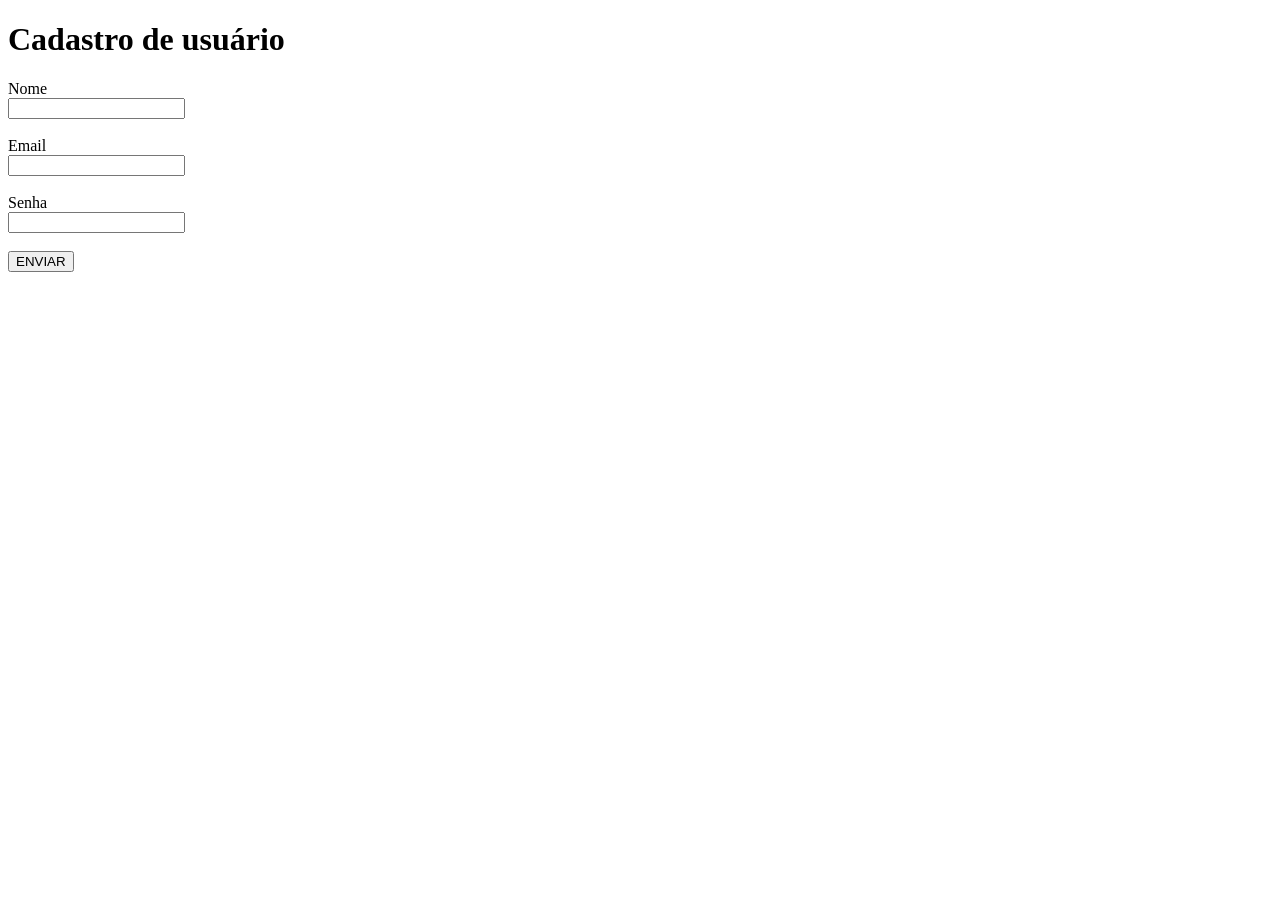
==== view/cadastro.html @ 1343e084 "Protótipo das funções de cadastro de user, produto e get dos produtos" ====
<!DOCTYPE html>
<html lang="en">
<head>
    <meta charset="UTF-8">
    <meta name="viewport" content="width=device-width, initial-scale=1.0">
    <title>Cadastro</title>
    <script type="module" src="./javascript/Cadastro.js" defer></script>
</head>
<body>
    <h1>Cadastro de usuário</h1>
    <form class="form_login">
        <label for="nome">Nome</label><br>
        <input type="text" name="nome" id="nome"><br>
        <br>

        <label for="email">Email</label><br>
        <input type="text" name="email" id="email"><br>
        <br>
        
        <label for="senha">Senha</label><br>
        <input type="password" name="senha" id="senha"><br>
        <br>
        <input type="submit" value="ENVIAR">
    </form>
    
</body>
</html>
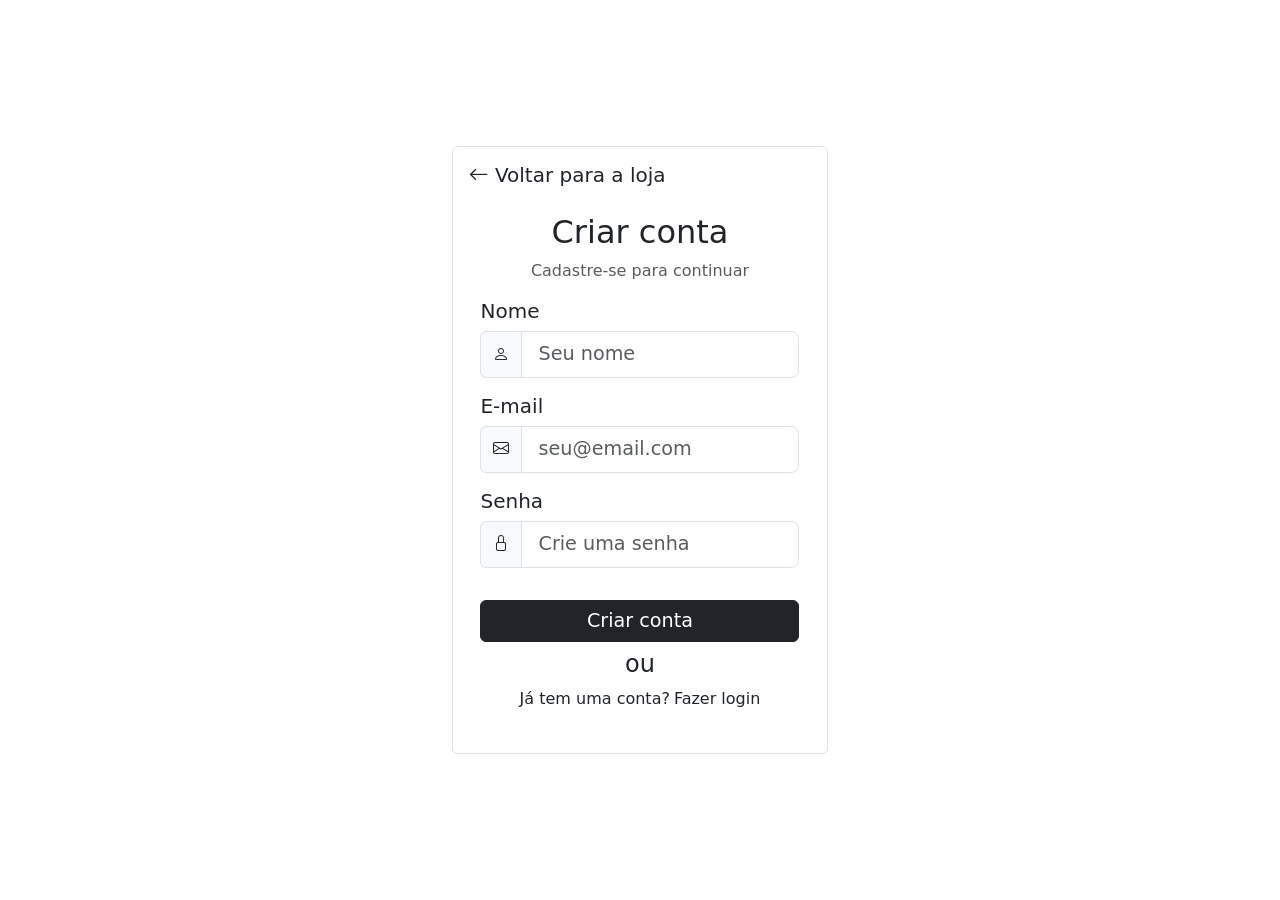
==== commit 48b938c1: "estilização dos formulários" ====
--- a/view/cadastro.html
+++ b/view/cadastro.html
@@ -1,27 +1,87 @@
 <!DOCTYPE html>
-<html lang="en">
+<html lang="pt-br">
+
 <head>
     <meta charset="UTF-8">
     <meta name="viewport" content="width=device-width, initial-scale=1.0">
     <title>Cadastro</title>
+
+    <link href="https://cdn.jsdelivr.net/npm/bootstrap@5.3.2/dist/css/bootstrap.min.css" rel="stylesheet">
+    <link rel="stylesheet" href="https://cdn.jsdelivr.net/npm/bootstrap-icons@1.11.3/font/bootstrap-icons.css">
+    <link rel="stylesheet" href="./css/forms.css">
+
     <script type="module" src="./javascript/Cadastro.js" defer></script>
 </head>
+
 <body>
-    <h1>Cadastro de usuário</h1>
-    <form class="form_login">
-        <label for="nome">Nome</label><br>
-        <input type="text" name="nome" id="nome"><br>
-        <br>
 
-        <label for="email">Email</label><br>
-        <input type="text" name="email" id="email"><br>
-        <br>
-        
-        <label for="senha">Senha</label><br>
-        <input type="password" name="senha" id="senha"><br>
-        <br>
-        <input type="submit" value="ENVIAR">
-    </form>
-    
+    <div class="container-fluid d-flex justify-content-center align-items-center vh-100 flex-column">
+
+        <div class="container-main d-flex flex-column align-items-center border rounded p-3">
+
+            <a href="./index.html" class="text-dark text-decoration-none align-self-start mb-2">
+                <h5><i class="bi bi-arrow-left"></i> Voltar para a loja</h5>
+            </a>
+
+            <div class="container-login">
+
+                <form class="form_login d-flex flex-column">
+
+                    <h2 class="text-center">Criar conta</h2>
+                    <p class="text-muted text-center">Cadastre-se para continuar</p>
+
+                    <h5>Nome</h5>
+
+                    <div class="input-group mb-3">
+                        <span class="input-group-text">
+                            <i class="bi bi-person"></i>
+                        </span>
+
+                        <input type="text" name="nome" id="nome" class="form-control form-control-lg"
+                            placeholder="Seu nome">
+                    </div>
+
+                    <h5>E-mail</h5>
+
+                    <div class="input-group mb-3">
+                        <span class="input-group-text">
+                            <i class="bi bi-envelope"></i>
+                        </span>
+
+                        <input type="email" name="email" id="email" class="form-control form-control-lg"
+                            placeholder="seu@email.com">
+                    </div>
+
+                    <h5>Senha</h5>
+
+                    <div class="input-group mb-3">
+                        <span class="input-group-text">
+                            <i class="bi bi-lock"></i>
+                        </span>
+
+                        <input type="password" name="senha" id="senha" class="form-control form-control-lg"
+                            placeholder="Crie uma senha">
+                    </div>
+
+                    <input type="submit" value="Criar conta" class="w-100 btn btn-dark mt-3">
+
+                    <h4 class="text-center mt-2">ou</h4>
+
+                    <div class="link-register d-flex gap-1 justify-content-center">
+
+                        <p>Já tem uma conta?</p>
+
+                        <a href="./login.html" class="text-dark text-decoration-none">
+                            Fazer login
+                        </a>
+
+                    </div>
+
+                </form>
+            </div>
+        </div>
+    </div>
+
 </body>
+
 </html>
--- a/view/css/forms.css
+++ b/view/css/forms.css
@@ -0,0 +1,15 @@
+*{
+    box-sizing: border-box;
+}
+
+.container-main{
+    width: 30%;
+}
+
+.container-login{
+    padding: 10px;
+}
+
+.form_login input{
+    font-size: larger;
+}
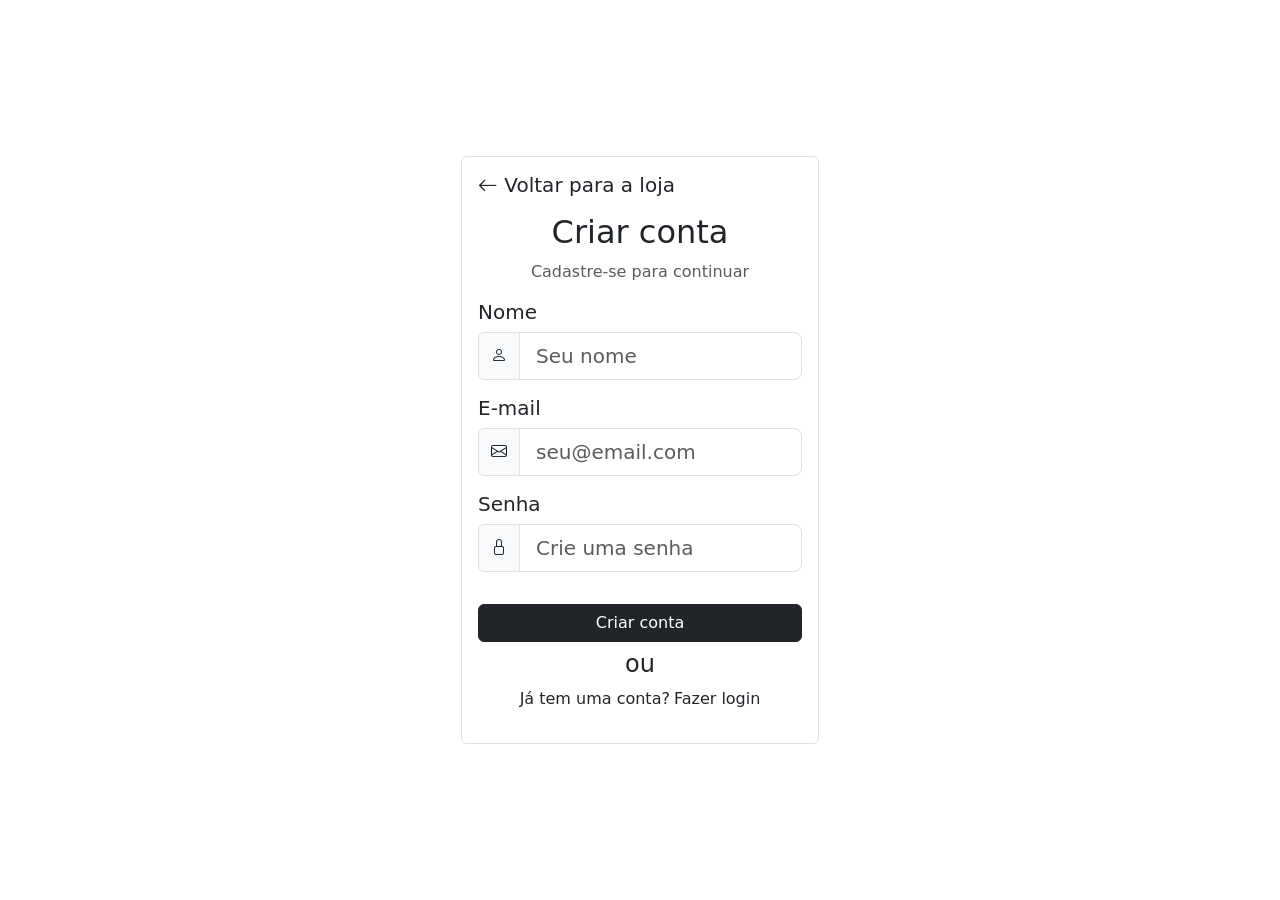
==== commit 42d0531e: "adição de feedback visual nos forms de login e cadastro" ====
--- a/view/cadastro.html
+++ b/view/cadastro.html
@@ -8,8 +8,6 @@
 
     <link href="https://cdn.jsdelivr.net/npm/bootstrap@5.3.2/dist/css/bootstrap.min.css" rel="stylesheet">
     <link rel="stylesheet" href="https://cdn.jsdelivr.net/npm/bootstrap-icons@1.11.3/font/bootstrap-icons.css">
-    <link rel="stylesheet" href="./css/forms.css">
-
     <script type="module" src="./javascript/Cadastro.js" defer></script>
 </head>
 
@@ -63,6 +61,8 @@
                             placeholder="Crie uma senha">
                     </div>
 
+                    <h5 class="msgErro text-danger d-none">Campos inválidos!</h5>
+
                     <input type="submit" value="Criar conta" class="w-100 btn btn-dark mt-3">
 
                     <h4 class="text-center mt-2">ou</h4>
